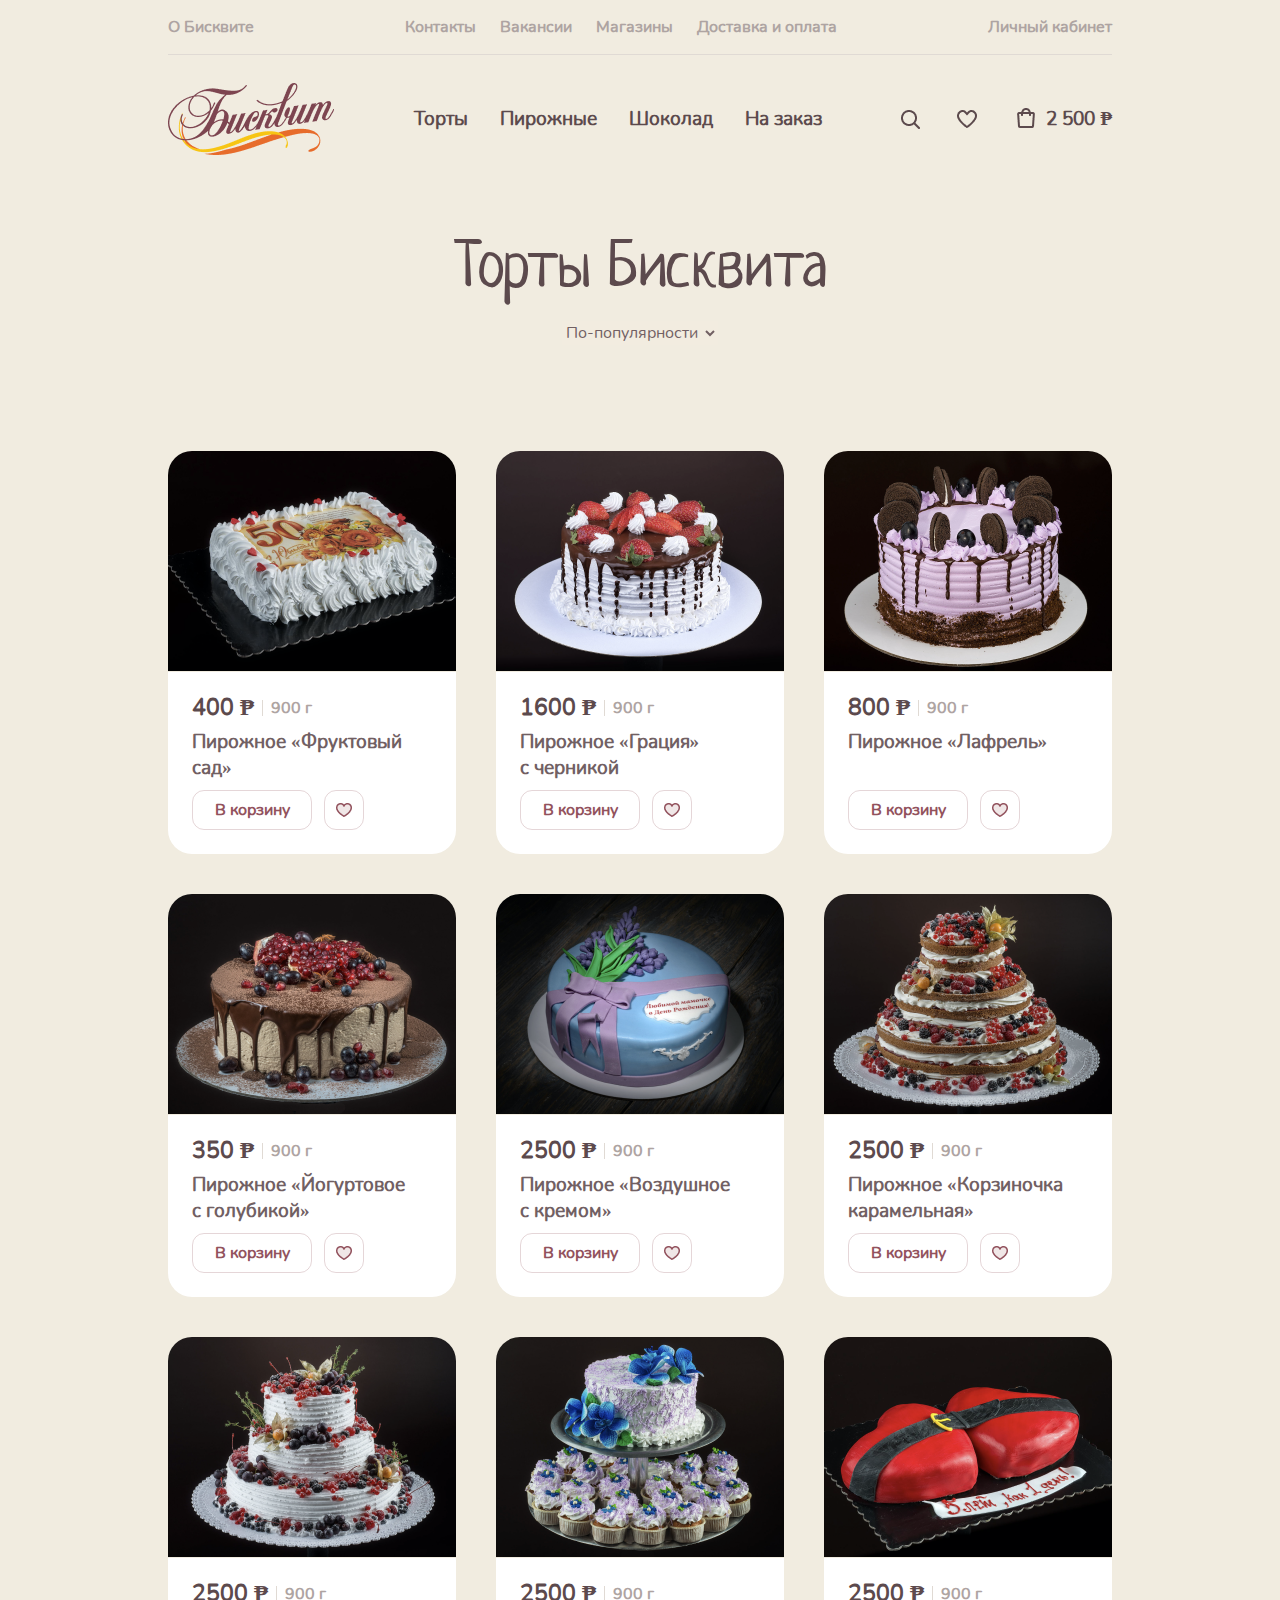
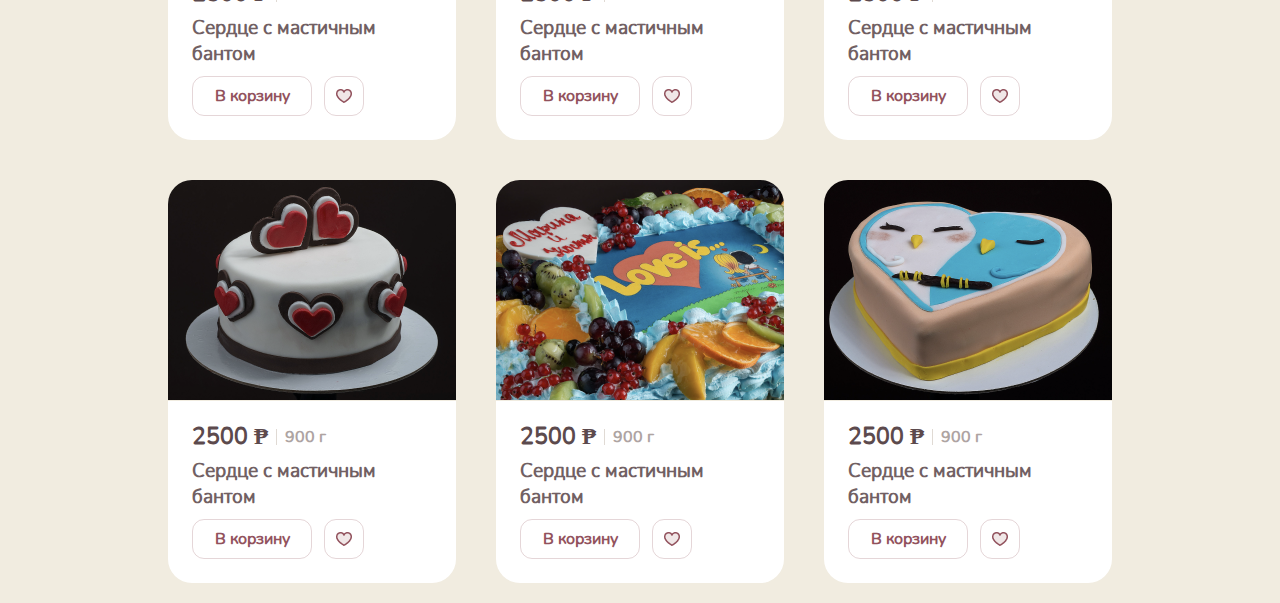
==== index2.html @ 5882677d "321" ====
<!DOCTYPE html>
<html>
<head>
	<meta charset="utf-8">
	<meta name="viewport" content="width=device-width">
	<link rel="stylesheet" href="css/fonts.css">
	<link rel="stylesheet" href="css/main.css">
	<link rel="stylesheet" href="css/second.css">
	<link rel="shortcut icon" href="">
	<title>Вторая страница</title>
</head>
<body class="body">
	<div class="parent">
		<header>
			<div class="top-header">
				<a class="top-left-header" href="#">
					О Бисквите
				</a>
				<ul class="top-middle-header">
					<li class="li-top-middle-header">
						<a class="href-li-top-middle-header" href="#">Контакты</a>
					</li>
					<li class="li-top-middle-header">
						<a class="href-li-top-middle-header" href="#">Вакансии</a>
					</li>
					<li class="li-top-middle-header">
						<a class="href-li-top-middle-header" href="#">Магазины</a>
					</li>
					<li class="li-top-middle-header">
						<a class="href-li-top-middle-header" href="#">Доставка и оплата </a>
					</li>
				</ul>
				<a class="top-right-header" href="#">
					Личный кабинет
				</a>
			</div>
			<div class="bot-header">
				<a class="bot-left-logo" href="#" style="background-image: url(pictures/logo-header.png);"></a>
				<ul class="bot-middle-header">
					<li class="li-bot-middle-header">
						<a class="href-li-bot-middle-header" href="#">Торты</a>
					</li>
					<li class="li-bot-middle-header">
						<a class="href-li-bot-middle-header" href="#">Пирожные</a>
					</li>
					<li class="li-bot-middle-header">
						<a class="href-li-bot-middle-header" href="#">Шоколад</a>
					</li>
					<li class="li-bot-middle-header">
						<a class="href-li-bot-middle-header" href="#">На заказ</a>
					</li>
				</ul>
				<div class="bot-right-header">
					<a class="lupa-bot-header" style="background-image: url(pictures/lupa-header.png);" href="#"></a>
					<a class="heart-right-header" href="#" style="background-image: url(pictures/heart-header.png);"></a>
					<a class="basket-price" href="#">
						<img class="basket" src="pictures/basket-header.png">
						<div class="price-header">
							2 500 ₱
						</div>
					</a>
				</div>
				<a class="menu" href="#">
					Меню
					<div class="burger">
						<div class="polosa"></div>
						<div class="polosa"></div>
						<div class="polosa"></div>
					</div>
				</a>
			</div>
		</header>

		<div class="center-block">
			<div class="zagolovok">
				Торты Бисквита
			</div>
			<select class="select">
				<option>
					По-популярности
				</option>
				<option>
					По возрастанию цены
				</option>
				<option>
					По убыванию цены
				</option>
			</select>
		</div> 

		<main>
			<div class="card" href="#">
				<a class="cake" href="#" style="background-image: url(pictures/cake-1.png);"></a>
				<div class="info">
					<div class="price-weight">
						<div class="price">
							400 ₱
						</div>
						<div class="vert-line"></div>
						<div class="weight">
							900 г
						</div>
					</div>
					<a class="name" href="#">
						Пирожное «Фруктовый сад»
					</a>
					<div class="btns">
						<a class="to-basket" href="#">
							В корзину
						</a>
						<a class="heart" href="#">
							<img class="heart-picture" src="pictures/heart.png">
						</a>
					</div>
				</div>
			</div>

			<div class="card" href="#">
				<a class="cake" href="#" style="background-image: url(pictures/cake-2.png);"></a>
				<div class="info">
					<div class="price-weight">
						<div class="price">
							1600 ₱
						</div>
						<div class="vert-line"></div>
						<div class="weight">
							900 г
						</div>
					</div>
					<a class="name" href="#">
						Пирожное «Грация» с черникой
					</a>
					<div class="btns">
						<a class="to-basket" href="#">
							В корзину
						</a>
						<a class="heart" href="#">
							<img class="heart-picture" src="pictures/heart.png">
						</a>
					</div>
				</div>
			</div>

			<div class="card" href="#">
				<a class="cake" href="#" style="background-image: url(pictures/cake-3.png);"></a>
				<div class="info">
					<div class="price-weight">
						<div class="price">
							800 ₱
						</div>
						<div class="vert-line"></div>
						<div class="weight">
							900 г
						</div>
					</div>
					<a class="name" href="#">
						Пирожное «Лафрель»
					</a>
					<div class="btns">
						<a class="to-basket" href="#">
							В корзину
						</a>
						<a class="heart" href="#">
							<img class="heart-picture" src="pictures/heart.png">
						</a>
					</div>
				</div>
			</div>

			<div class="card" href="#">
				<a class="cake" href="#" style="background-image: url(pictures/cake-4.png);"></a>
				<div class="info">
					<div class="price-weight">
						<div class="price">
							350 ₱
						</div>
						<div class="vert-line"></div>
						<div class="weight">
							900 г
						</div>
					</div>
					<a class="name" href="#">
						Пирожное «Йогуртовое с голубикой»
					</a>
					<div class="btns">
						<a class="to-basket" href="#">
							В корзину
						</a>
						<a class="heart" href="#">
							<img class="heart-picture" src="pictures/heart.png">
						</a>
					</div>
				</div>
			</div>

			<div class="card" href="#">
				<a class="cake" href="#" style="background-image: url(pictures/cake-5.png);"></a>
				<div class="info">
					<div class="price-weight">
						<div class="price">
							2500 ₱
						</div>
						<div class="vert-line"></div>
						<div class="weight">
							900 г
						</div>
					</div>
					<a class="name" href="#">
						Пирожное «Воздушное с кремом»
					</a>
					<div class="btns">
						<a class="to-basket" href="#">
							В корзину
						</a>
						<a class="heart" href="#">
							<img class="heart-picture" src="pictures/heart.png">
						</a>
					</div>
				</div>
			</div>

			<div class="card" href="#">
				<a class="cake" href="#" style="background-image: url(pictures/cake-6.png);"></a>
				<div class="info">
					<div class="price-weight">
						<div class="price">
							2500 ₱
						</div>
						<div class="vert-line"></div>
						<div class="weight">
							900 г
						</div>
					</div>
					<a class="name" href="#">
						Пирожное «Корзиночка карамельная»
					</a>
					<div class="btns">
						<a class="to-basket" href="#">
							В корзину
						</a>
						<a class="heart" href="#">
							<img class="heart-picture" src="pictures/heart.png">
						</a>
					</div>
				</div>
			</div>

			<div class="card" href="#">
				<a class="cake" href="#" style="background-image: url(pictures/cake-7.png);"></a>
				<div class="info">
					<div class="price-weight">
						<div class="price">
							2500 ₱
						</div>
						<div class="vert-line"></div>
						<div class="weight">
							900 г
						</div>
					</div>
					<a class="name" href="#">
						Сердце с мастичным бантом
					</a>
					<div class="btns">
						<a class="to-basket" href="#">
							В корзину
						</a>
						<a class="heart" href="#">
							<img class="heart-picture" src="pictures/heart.png">
						</a>
					</div>
				</div>
			</div>

			<div class="card" href="#">
				<a class="cake" href="#" style="background-image: url(pictures/cake-8.png);"></a>
				<div class="info">
					<div class="price-weight">
						<div class="price">
							2500 ₱
						</div>
						<div class="vert-line"></div>
						<div class="weight">
							900 г
						</div>
					</div>
					<a class="name" href="#">
						Сердце с мастичным бантом
					</a>
					<div class="btns">
						<a class="to-basket" href="#">
							В корзину
						</a>
						<a class="heart" href="#">
							<img class="heart-picture" src="pictures/heart.png">
						</a>
					</div>
				</div>
			</div>

			<div class="card" href="#">
				<a class="cake" href="#" style="background-image: url(pictures/cake-9.png);"></a>
				<div class="info">
					<div class="price-weight">
						<div class="price">
							2500 ₱
						</div>
						<div class="vert-line"></div>
						<div class="weight">
							900 г
						</div>
					</div>
					<a class="name" href="#">
						Сердце с мастичным бантом
					</a>
					<div class="btns">
						<a class="to-basket" href="#">
							В корзину
						</a>
						<a class="heart" href="#">
							<img class="heart-picture" src="pictures/heart.png">
						</a>
					</div>
				</div>
			</div>

			<div class="card" href="#">
				<a class="cake" href="#" style="background-image: url(pictures/cake-10.png);"></a>
				<div class="info">
					<div class="price-weight">
						<div class="price">
							2500 ₱
						</div>
						<div class="vert-line"></div>
						<div class="weight">
							900 г
						</div>
					</div>
					<a class="name" href="#">
						Сердце с мастичным бантом
					</a>
					<div class="btns">
						<a class="to-basket" href="#">
							В корзину
						</a>
						<a class="heart" href="#">
							<img class="heart-picture" src="pictures/heart.png">
						</a>
					</div>
				</div>
			</div>

			<div class="card" href="#">
				<a class="cake" href="#" style="background-image: url(pictures/cake-11.png);"></a>
				<div class="info">
					<div class="price-weight">
						<div class="price">
							2500 ₱
						</div>
						<div class="vert-line"></div>
						<div class="weight">
							900 г
						</div>
					</div>
					<a class="name" href="#">
						Сердце с мастичным бантом
					</a>
					<div class="btns">
						<a class="to-basket" href="#">
							В корзину
						</a>
						<a class="heart" href="#">
							<img class="heart-picture" src="pictures/heart.png">
						</a>
					</div>
				</div>
			</div>

			<div class="card" href="#">
				<a class="cake" href="#" style="background-image: url(pictures/cake-12.png);"></a>
				<div class="info">
					<div class="price-weight">
						<div class="price">
							2500 ₱
						</div>
						<div class="vert-line"></div>
						<div class="weight">
							900 г
						</div>
					</div>
					<a class="name" href="#">
						Сердце с мастичным бантом
					</a>
					<div class="btns">
						<a class="to-basket" href="#">
							В корзину
						</a>
						<a class="heart" href="#">
							<img class="heart-picture" src="pictures/heart.png">
						</a>
					</div>
				</div>
			</div>
		</main>
	</div>
</body>
</html>
---- css/fonts.css ----
@font-face {
    font-family: "Nunito";
    src: url("../fonts/Nunito/Nunitoregular.woff") format("woff");
}

@font-face {
    font-family: "Neucha";
    src: url("../fonts/Neucha/neucha.woff") format("woff");
}
---- css/main.css ----
*{
	box-sizing: border-box;
}
.body {
	background: #F1ECE0;
	margin: 0;
	font-family: 'Nunito';
}
.parent {
	width: 1352px;
	margin: 0 auto;
}
.top-header {
	padding: 16px 0;
	display: flex;
	justify-content: space-between;
	border-bottom: 1px solid #E0DAD4;
}
.top-header a {
	color: #AEA4A2;
	font-size: 16px;
	font-weight: 700;
}
.top-middle-header {
	display: flex;
}
li {
	list-style: none;
}
a {
	text-decoration: none;
}
ul {
	margin: 0;
	padding: 0;
}
.href-li-top-middle-header {
	margin: 0 12px;
}
.bot-left-logo {
	width: 166px;
	height: 72px;
	display: inline-block;
}
.bot-header {
	display: flex;
	justify-content: space-between;
	padding: 28px 0;
	align-items: center;
}
.bot-middle-header {
	display: flex;
}
.bot-header a {
	color: #5C4A4D;
	font-size: 19px;
	font-weight: 700;
}
.bot-right-header {
	display: flex;
	align-items: center;
}
.href-li-bot-middle-header {
	margin: 0 16px;
}
.lupa-bot-header {
	display: inline-block;
	width: 19px;
	height: 19px;
	margin-right: 37px;
}
.heart-right-header {
	width: 20px;
	height: 18px;
	display: inline-block;
	margin-right: 37px;
	background-position: center;
}
.basket {
	width: 24px;
	height: 24px;
	display: inline-block;
	margin-right: 8px;
}
.basket-price {
	display: flex;
	align-items: center;
	height: 24px;
}
.price-header {
	max-width: 70px;
}
.legs {
	width: 100%;
	height: 440px;
	border-radius: 24px;
	margin-bottom: 20px;
	background-position: center;
	background-size: cover;
	background-repeat: no-repeat;
	background-image: url(../pictures/legs-desktop.png);
}


main {
	margin-left: -20px;
	display: flex;
	flex-wrap: wrap;
	width: 1392px;

}
.card {
	width: 308px;
	margin: 20px;
	border-radius: 24px;
}
.cake {
	width: 100%;
	height: 220px;
	margin-bottom: -5px;
	border-radius: 24px 24px 0 0;
	display: inline-block;
	background-position: center;
	background-size: cover;
	background-repeat: no-repeat;
}
.info {
	padding: 20px 24px 24px 24px;
	background-color: #fff;
	border-radius: 0 0 24px 24px;
}
.price-weight {
	display: flex;
	align-items: center;
	margin-bottom: 6px;
}
.price {
	color: #5C4A4D;
	font-size: 23px;
	font-weight: 700;
	max-width: 207px;
}
.vert-line {
	height: 16px;
	width: 1px;
	background-color: #E0DAD4;
	margin: 0 8px;
}
.weight {
	font-size: 16px;
	color: #AEA4A2;
	font-weight: 700;
}
.name {
	font-size: 19px;
	color: #716063;
	font-weight: 700;
	height: 55px;
	overflow: hidden;
	display: inline-block;
}

.btns {
	display: flex;
	align-items: center;
}
.to-basket {
	color: #92525D;
	font-size: 16px;
	font-weight: 700;
	width: 120px;
	height: 40px;
	border: 1px solid rgba(146, 82, 93, 0.24);
	border-radius: 12px;
	margin-right: 12px;
	display: flex;
	justify-content: center;
	align-items: center;
}
.heart {
	width: 40px;
	height: 40px;
	border: 1px solid rgba(146, 82, 93, 0.24);
	border-radius: 12px;
	justify-content: center;
	align-items: center;
	display: flex;
}
.menu {
	display: none;
}

@media (max-width: 1400px) {
	.parent {
		width: 944px;
	}
	.legs {
		width: 100%;
		height: 307px;
	}
	.card {
		width: 288px;
	}
	main {
		width: 984px;
	}
}

@media (max-width: 990px) {
	.parent {
		width: 680px;
	}
	.bot-left-logo {
		width: 140px;
		height: 60px;
		background-size: contain;
		background-repeat: no-repeat;
	}
	.top-header {
		display: none;
	}
	.bot-middle-header {
		display: none;
	}
	.legs {
		background-image: url(../pictures/legs-adaptive.png);
		height: 440px;
		margin-bottom: 12px;
	}
	.bot-right-header {
		display: none;
	}
	.menu {
		display: flex;
		align-items: center;
		color: #5C4A4D;
		font-size: 23px;
		font-weight: 700;
	}
	.burger {
		margin-left: 8px;
	}
	.polosa {
		width: 22px;
		height: 2px;
		background: #5C4A4D;
		border-radius: 8px;
		margin: 4px 0;
	}
	main {
		margin-left: -12px;
		width: 704px;
	}
	.card {
		width: 328px;
		margin: 12px;
	}
}

@media (max-width: 700px) {
	.parent {
		width: 340px;
	}
	.legs {
		height: 220px;
	}
	.card {
		width: 340px;
	}
	.main {
		width: 364px;
	}
	.to-basket {
		background-color: #92525D;
		color: #fff;
	}
}
---- css/second.css ----
.center-block {
	text-align: center;
	margin-top: 48px;
	margin-bottom: 64px;
	line-height: 68px;
}
.zagolovok {
	font-family: 'Neucha';
	color: #5C4A4D;
	font-size: 65px;
}
.select {
	background: #F2ECE0;
	border: none;
	outline: none;
	font-size: 16px;
	width: 156px;
	color: #716063;
	font-family: 'Nunito';
}
option {
	font-size: 13px;
}
@media (max-width: 990px) {
	.bot-header {
		border-bottom: 1px solid #E0DAD4;;
	}
	.zagolovok {
		font-size: 43px;
	}
	.center-block {
		display: flex;
		justify-content: space-between;
		margin-top: 24px;
		margin-bottom: 12px;
	}
}
@media (max-width: 700px) {
	.center-block {
		flex-direction: column;
		text-align: left;
	}
	.zagolovok {
		margin-bottom: 16px;
	}
}
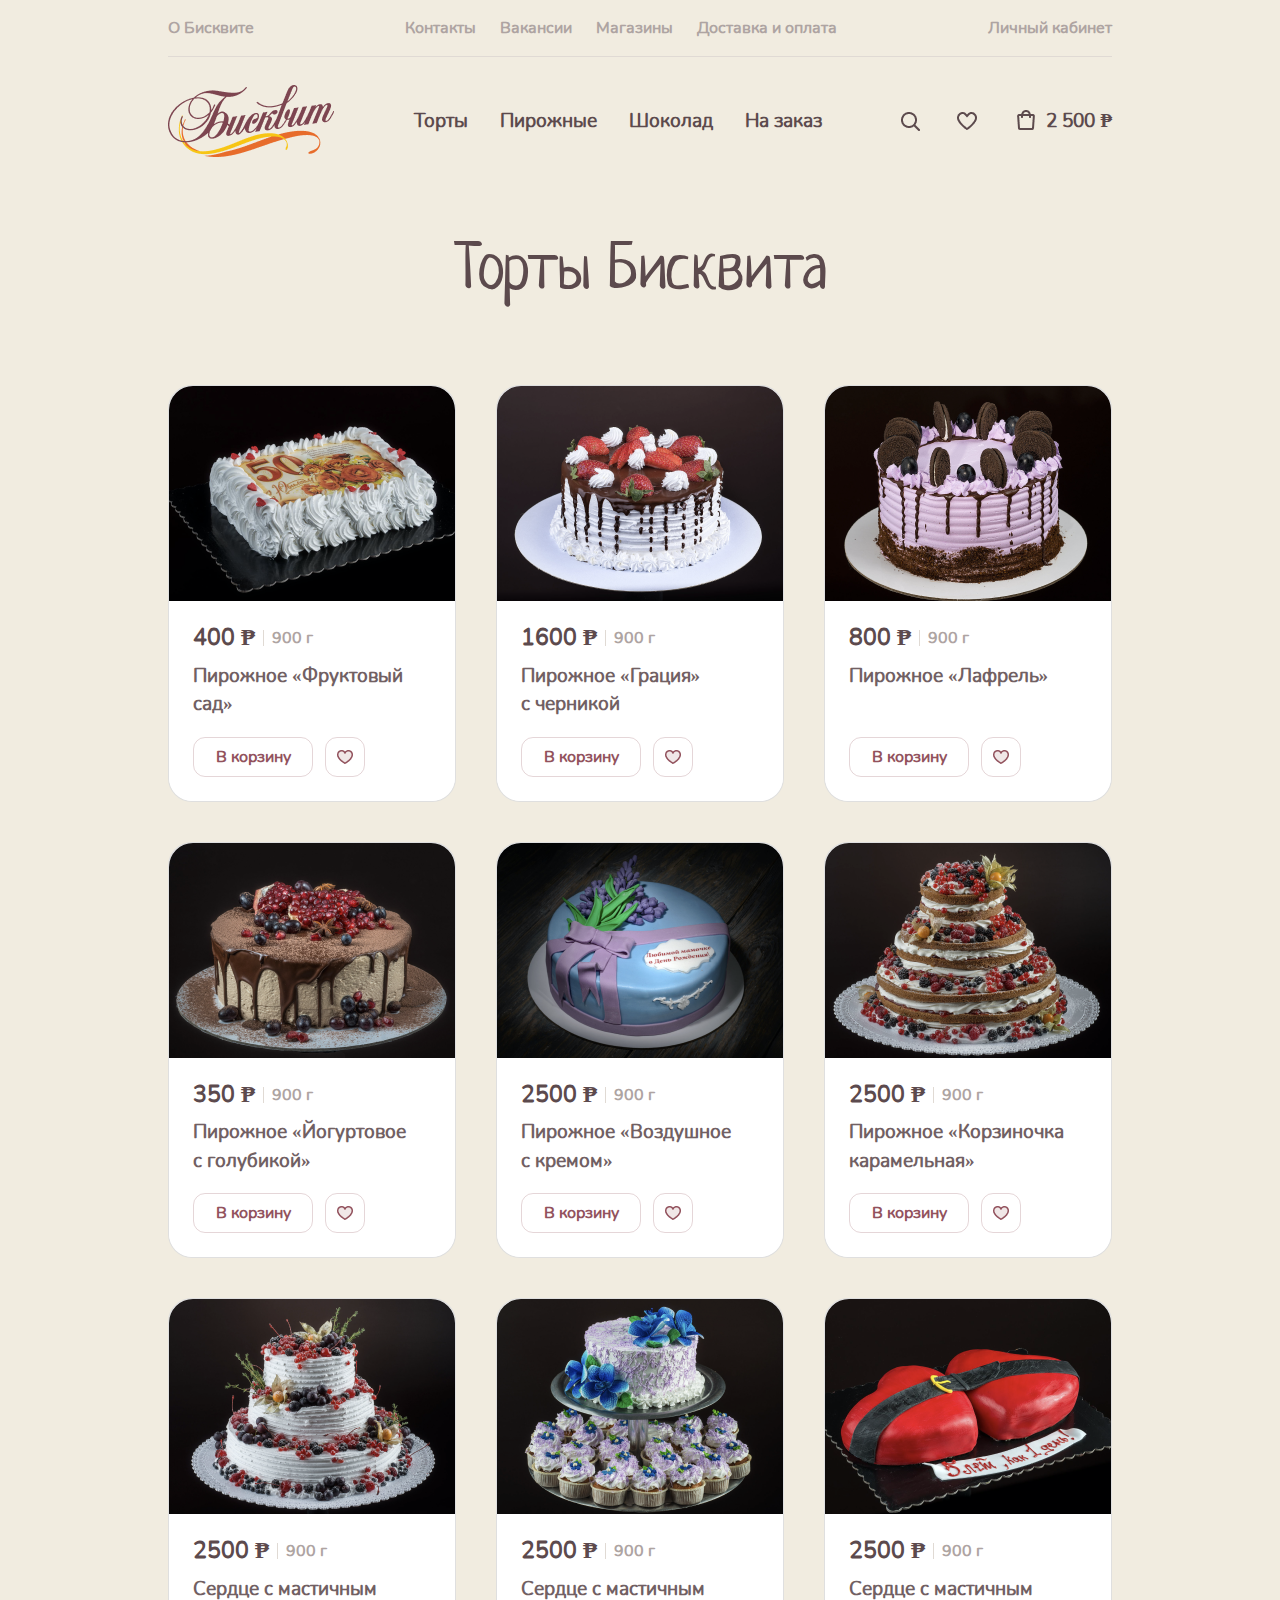
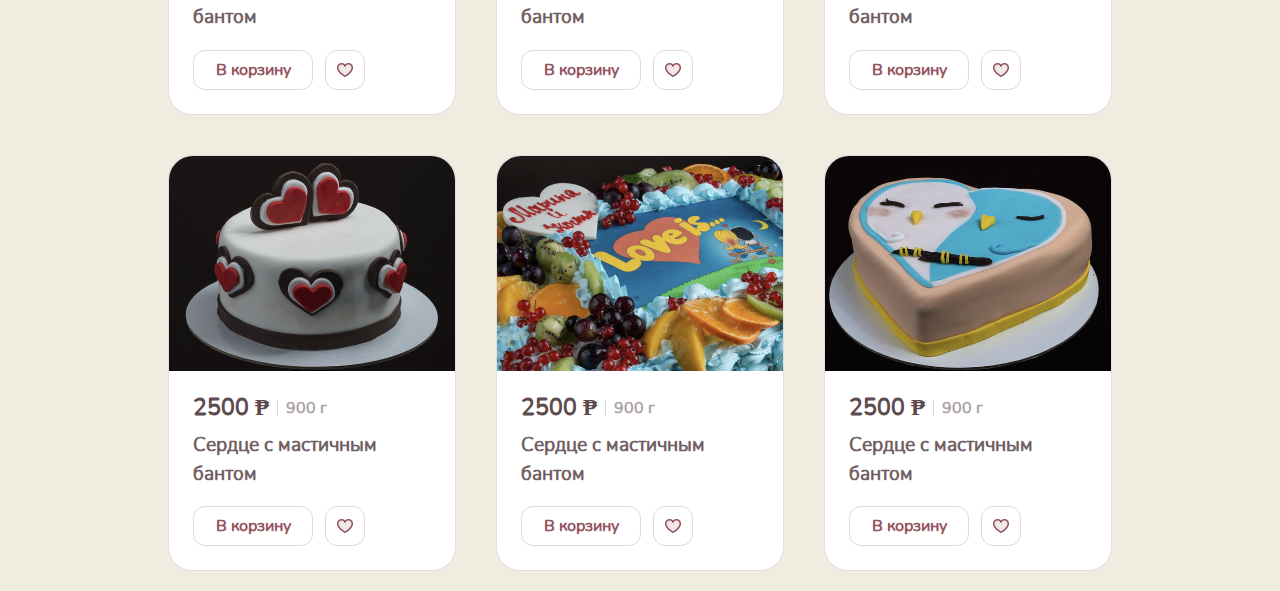
==== commit fd2e1c14: "20210707" ====
--- a/index2.html
+++ b/index2.html
@@ -3,6 +3,8 @@
 <head>
 	<meta charset="utf-8">
 	<meta name="viewport" content="width=device-width">
+	<link rel="stylesheet" href="css/bootstrap.min.css">
+	<link rel="stylesheet" href="css/bootstrap-select.min.css">
 	<link rel="stylesheet" href="css/fonts.css">
 	<link rel="stylesheet" href="css/main.css">
 	<link rel="stylesheet" href="css/second.css">
@@ -11,7 +13,7 @@
 </head>
 <body class="body">
 	<div class="parent">
-		<header>
+		<header class="header">
 			<div class="top-header">
 				<a class="top-left-header" href="#">
 					О Бисквите
@@ -75,7 +77,7 @@
 			<div class="zagolovok">
 				Торты Бисквита
 			</div>
-			<select class="select">
+			<select class="selectpicker">
 				<option>
 					По-популярности
 				</option>
@@ -88,7 +90,7 @@
 			</select>
 		</div> 
 
-		<main>
+		<main class="main">
 			<div class="card" href="#">
 				<a class="cake" href="#" style="background-image: url(pictures/cake-1.png);"></a>
 				<div class="info">
@@ -402,5 +404,11 @@
 			</div>
 		</main>
 	</div>
+
+	<script type="text/javascript" src="js/jquery-3.6.0.min.js"></script>
+	<script type="text/javascript" src="js/bootstrap.bundle.min.js"></script>
+	<script type="text/javascript" src="js/bootstrap-select.min.js"></script>
+	
+
 </body>
 </html>--- a/css/main.css
+++ b/css/main.css
@@ -99,10 +99,11 @@
 	background-size: cover;
 	background-repeat: no-repeat;
 	background-image: url(../pictures/legs-desktop.png);
-}
-
-
-main {
+	display: block;
+}
+
+
+.main {
 	margin-left: -20px;
 	display: flex;
 	flex-wrap: wrap;
@@ -133,12 +134,12 @@
 	display: flex;
 	align-items: center;
 	margin-bottom: 6px;
+	overflow: hidden;
 }
 .price {
 	color: #5C4A4D;
 	font-size: 23px;
 	font-weight: 700;
-	max-width: 207px;
 }
 .vert-line {
 	height: 16px;
@@ -157,7 +158,8 @@
 	font-weight: 700;
 	height: 55px;
 	overflow: hidden;
-	display: inline-block;
+	display: block;
+	margin-bottom: 20px;
 }
 
 .btns {
@@ -201,7 +203,7 @@
 	.card {
 		width: 288px;
 	}
-	main {
+	.main {
 		width: 984px;
 	}
 }
@@ -247,7 +249,7 @@
 		border-radius: 8px;
 		margin: 4px 0;
 	}
-	main {
+	.main {
 		margin-left: -12px;
 		width: 704px;
 	}
@@ -274,4 +276,71 @@
 		background-color: #92525D;
 		color: #fff;
 	}
+}
+.footer {
+	color: #AEA4A2;
+	font-size: 16px;
+	font-weight: 700;
+	display: flex;
+	justify-content: center;
+}
+
+
+.openMenu {
+	overflow: hidden;
+}
+.parent-menu {
+	display: none;
+}
+.active {
+	display: flex;
+	justify-content: center;
+	align-items: center;
+	position: fixed;
+    left: 0;
+    right: 0;
+    top: 0;
+    bottom: 0;
+    z-index: 9999999;
+    background: #fff;
+}
+.close-menu {
+	position: absolute;
+	outline: none;
+	background: #FFFFFF;
+	box-shadow: 0px 10px 24px rgba(24, 79, 119, 0.5);
+	border: none;
+	width: 40px;
+	height: 40px;
+	border-radius: 50%;
+	right: 15px;
+	top: 15px;
+	display: flex;
+	justify-content: center;
+	align-items: center;
+	cursor: pointer;
+}
+.close-png {
+	width: 12px;
+}
+.menu-block {
+	width: 300px;
+	height: 230px;
+	overflow: hidden;
+	background: #1f547b;
+	border-radius: 12px;
+	padding: 20px;
+	overflow-y: auto;
+}
+.href-menu-li {
+	color: #fff;
+	font-size: 23px;
+}
+.selectpicker {
+	color: #5C4A4D;
+    font-size: 19px;
+    font-weight: 700;
+    border: none;
+    background: none;
+    outline: none;
 }--- a/css/second.css
+++ b/css/second.css
@@ -1,3 +1,6 @@
+a {
+	text-decoration: none;
+}
 .center-block {
 	text-align: center;
 	margin-top: 48px;
@@ -17,6 +20,7 @@
 	width: 156px;
 	color: #716063;
 	font-family: 'Nunito';
+	font-weight: 700;
 }
 option {
 	font-size: 13px;
@@ -43,4 +47,18 @@
 	.zagolovok {
 		margin-bottom: 16px;
 	}
+}
+.selectpicker {
+	display: block!important;
+}
+.bootstrap-select>select.bs-select-hidden, select.bs-select-hidden, select.selectpicker {
+	display: block;
+	background: #F2ECE0;
+	border: none;
+	outline: none;
+	font-size: 16px;
+	width: 156px;
+	color: #716063;
+	font-family: 'Nunito';
+	font-weight: 700;
 }